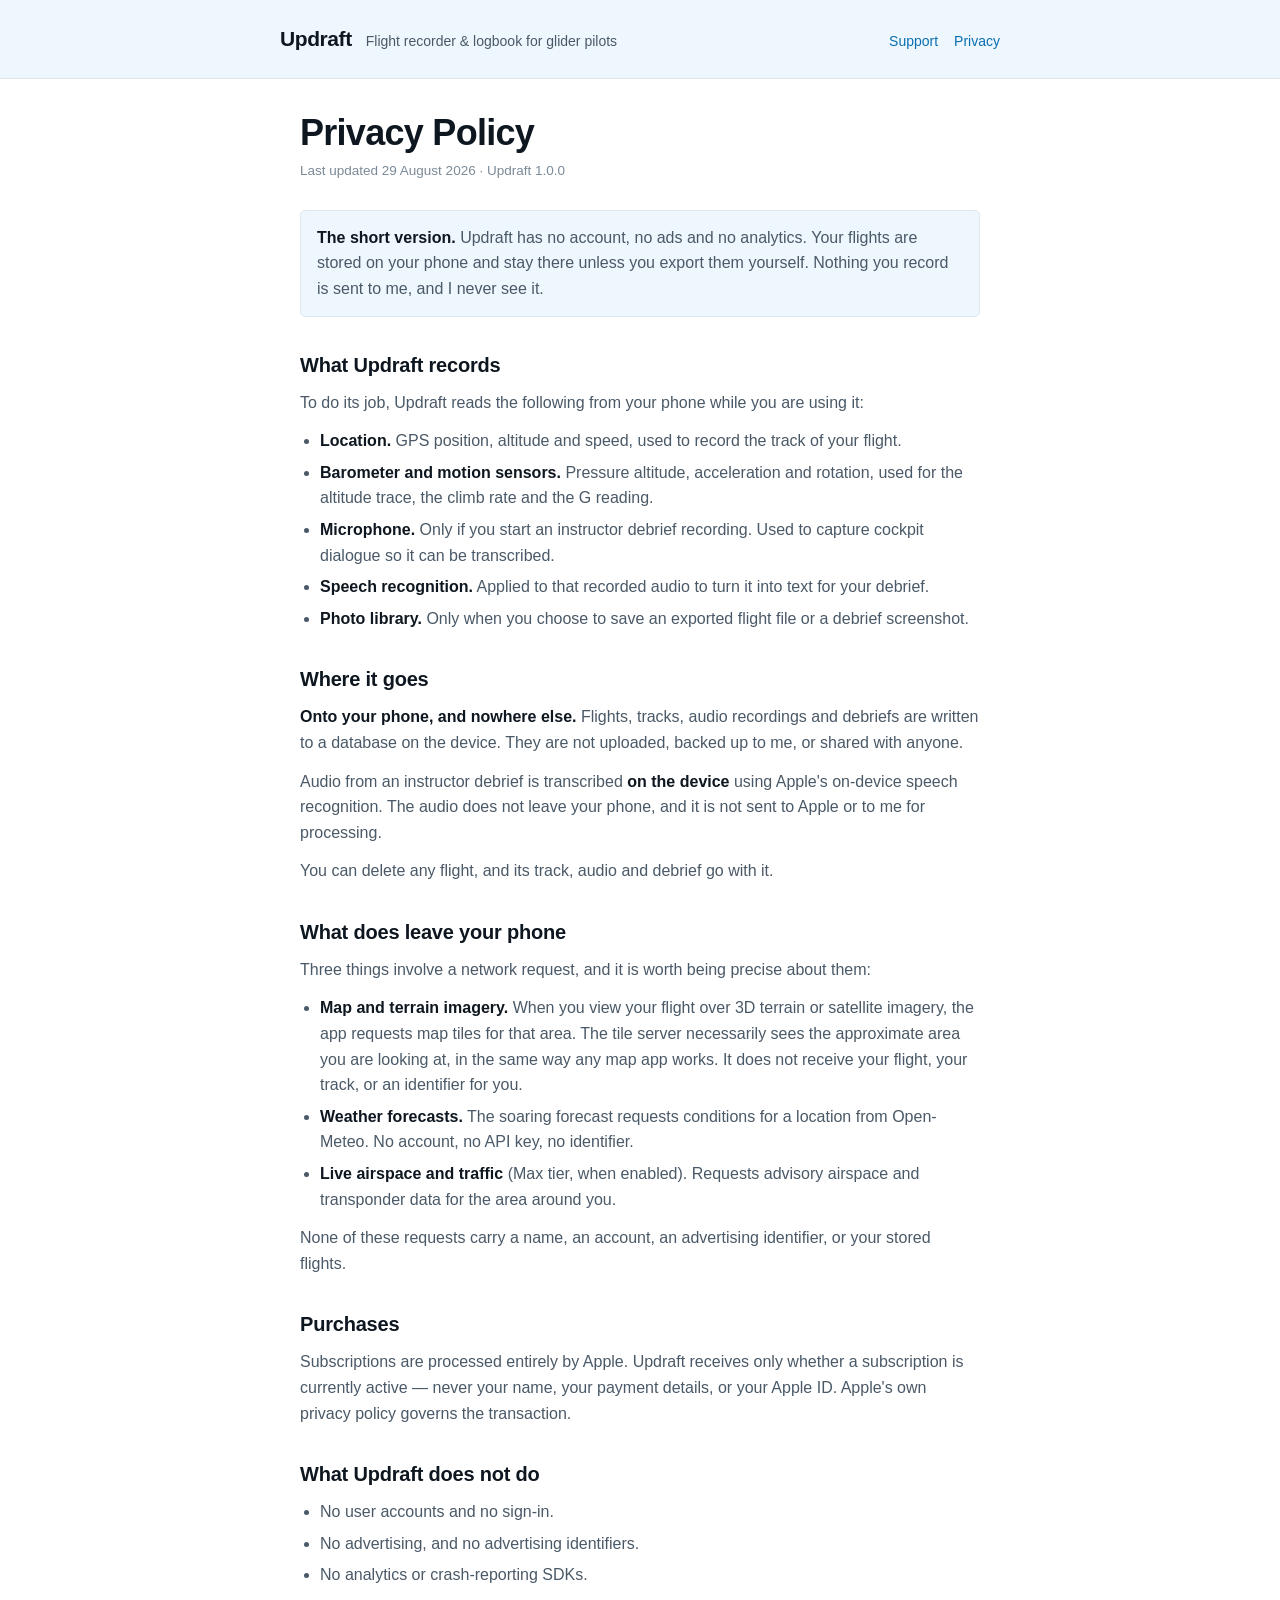
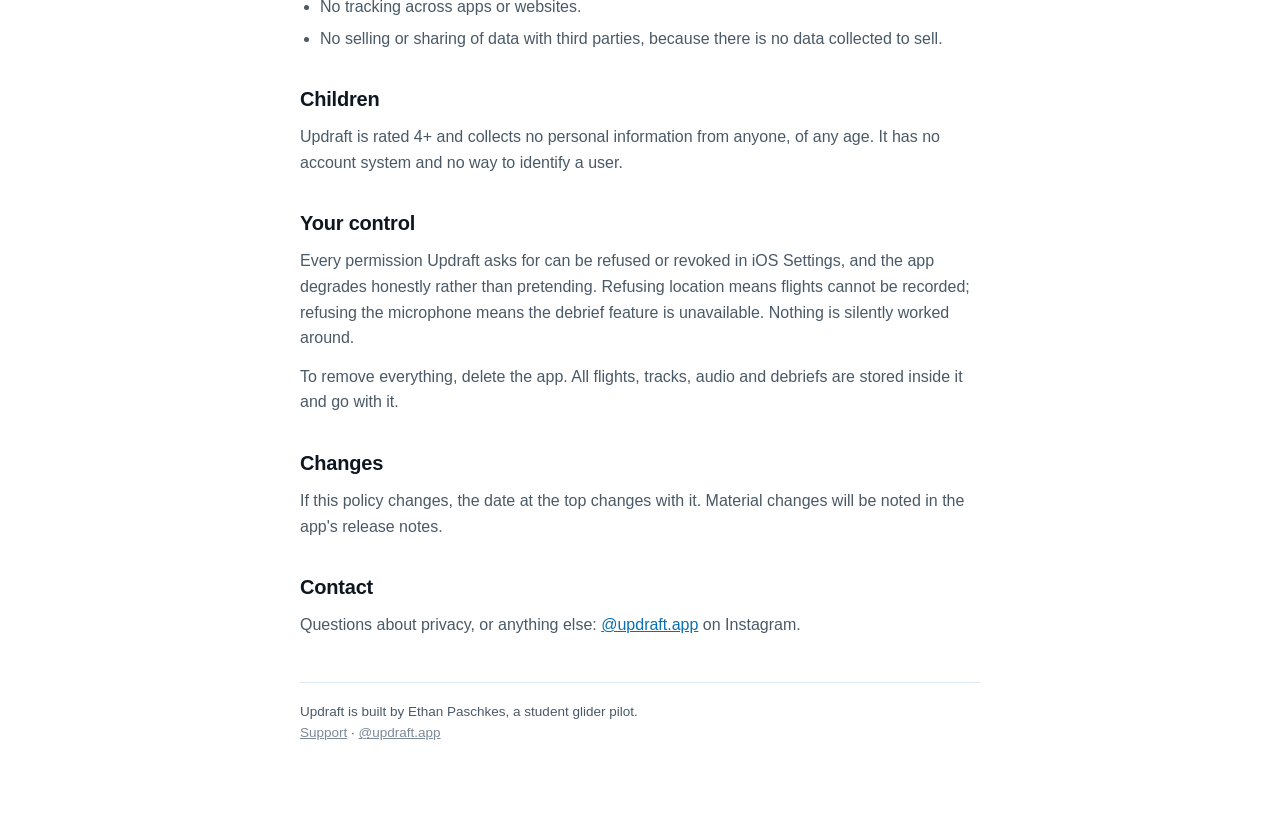
==== privacy.html @ 357fddd2 "Updraft support and privacy pages" ====
<!doctype html>
<html lang="en"><head>
<meta charset="utf-8"><meta name="viewport" content="width=device-width,initial-scale=1">
<title>Updraft — Privacy Policy</title>
<meta name="description" content="Privacy policy for Updraft, a flight recorder and logbook for glider pilots.">
<link rel="stylesheet" href="style.css">
</head><body>

<div class="top"><div class="in">
  <a class="brand" href="/">Updraft</a>
  <span class="tag">Flight recorder &amp; logbook for glider pilots</span>
  <nav><a href="/">Support</a><a href="/privacy.html">Privacy</a></nav>
</div></div>

<main>
<h1>Privacy Policy</h1>
<p class="upd">Last updated 29 August 2026 · Updraft 1.0.0</p>

<div class="note">
<p><b>The short version.</b> Updraft has no account, no ads and no analytics. Your flights are stored on your phone and stay there unless you export them yourself. Nothing you record is sent to me, and I never see it.</p>
</div>

<h2>What Updraft records</h2>
<p>To do its job, Updraft reads the following from your phone while you are using it:</p>
<ul>
<li><b>Location.</b> GPS position, altitude and speed, used to record the track of your flight.</li>
<li><b>Barometer and motion sensors.</b> Pressure altitude, acceleration and rotation, used for the altitude trace, the climb rate and the G reading.</li>
<li><b>Microphone.</b> Only if you start an instructor debrief recording. Used to capture cockpit dialogue so it can be transcribed.</li>
<li><b>Speech recognition.</b> Applied to that recorded audio to turn it into text for your debrief.</li>
<li><b>Photo library.</b> Only when you choose to save an exported flight file or a debrief screenshot.</li>
</ul>

<h2>Where it goes</h2>
<p><b>Onto your phone, and nowhere else.</b> Flights, tracks, audio recordings and debriefs are written to a database on the device. They are not uploaded, backed up to me, or shared with anyone.</p>
<p>Audio from an instructor debrief is transcribed <b>on the device</b> using Apple's on-device speech recognition. The audio does not leave your phone, and it is not sent to Apple or to me for processing.</p>
<p>You can delete any flight, and its track, audio and debrief go with it.</p>

<h2>What does leave your phone</h2>
<p>Three things involve a network request, and it is worth being precise about them:</p>
<ul>
<li><b>Map and terrain imagery.</b> When you view your flight over 3D terrain or satellite imagery, the app requests map tiles for that area. The tile server necessarily sees the approximate area you are looking at, in the same way any map app works. It does not receive your flight, your track, or an identifier for you.</li>
<li><b>Weather forecasts.</b> The soaring forecast requests conditions for a location from Open-Meteo. No account, no API key, no identifier.</li>
<li><b>Live airspace and traffic</b> (Max tier, when enabled). Requests advisory airspace and transponder data for the area around you.</li>
</ul>
<p>None of these requests carry a name, an account, an advertising identifier, or your stored flights.</p>

<h2>Purchases</h2>
<p>Subscriptions are processed entirely by Apple. Updraft receives only whether a subscription is currently active — never your name, your payment details, or your Apple ID. Apple's own privacy policy governs the transaction.</p>

<h2>What Updraft does not do</h2>
<ul>
<li>No user accounts and no sign-in.</li>
<li>No advertising, and no advertising identifiers.</li>
<li>No analytics or crash-reporting SDKs.</li>
<li>No tracking across apps or websites.</li>
<li>No selling or sharing of data with third parties, because there is no data collected to sell.</li>
</ul>

<h2>Children</h2>
<p>Updraft is rated 4+ and collects no personal information from anyone, of any age. It has no account system and no way to identify a user.</p>

<h2>Your control</h2>
<p>Every permission Updraft asks for can be refused or revoked in iOS Settings, and the app degrades honestly rather than pretending. Refusing location means flights cannot be recorded; refusing the microphone means the debrief feature is unavailable. Nothing is silently worked around.</p>
<p>To remove everything, delete the app. All flights, tracks, audio and debriefs are stored inside it and go with it.</p>

<h2>Changes</h2>
<p>If this policy changes, the date at the top changes with it. Material changes will be noted in the app's release notes.</p>

<h2>Contact</h2>
<p>Questions about privacy, or anything else: <a href="https://instagram.com/updraft.app">@updraft.app</a> on Instagram.</p>

<footer>
<p>Updraft is built by Ethan Paschkes, a student glider pilot.<br>
<a href="/">Support</a> · <a href="https://instagram.com/updraft.app">@updraft.app</a></p>
</footer>
</main>
</body></html>
---- style.css ----
:root{
  --paper:#FFFFFF; --tint:#EEF6FE; --ink:#0E1720; --ink-2:#4A5967;
  --ink-3:#7B8A98; --rule:#DDE7F0; --accent:#0A6FB0;
}
@media (prefers-color-scheme:dark){
  :root{ --paper:#0C1218; --tint:#121C25; --ink:#E8EEF4; --ink-2:#A2B0BD;
         --ink-3:#73828F; --rule:#22303C; --accent:#63B2E4; }
}
*{box-sizing:border-box}
body{margin:0;background:var(--paper);color:var(--ink);
  font:16px/1.6 -apple-system,BlinkMacSystemFont,"Segoe UI",Roboto,sans-serif;
  -webkit-text-size-adjust:100%}
.top{background:var(--tint);border-bottom:1px solid var(--rule);padding:22px 20px}
.top .in{max-width:720px;margin:0 auto;display:flex;align-items:baseline;gap:14px;flex-wrap:wrap}
.brand{font-size:21px;font-weight:700;letter-spacing:-.02em;color:var(--ink);text-decoration:none}
.tag{font-size:14px;color:var(--ink-2)}
nav{margin-left:auto;display:flex;gap:16px}
nav a{font-size:14px;color:var(--accent);text-decoration:none}
nav a:hover{text-decoration:underline}
main{max-width:720px;margin:0 auto;padding:34px 20px 70px}
h1{font-size:clamp(27px,6vw,36px);font-weight:700;letter-spacing:-.02em;line-height:1.1;margin:0 0 8px}
.upd{font-size:13.5px;color:var(--ink-3);margin:0 0 28px}
h2{font-size:20px;font-weight:600;margin:32px 0 9px;letter-spacing:-.01em}
p,li{color:var(--ink-2)}
p{margin:0 0 13px}
ul{padding-left:20px;margin:0 0 13px}
li{margin-bottom:6px}
b,strong{color:var(--ink);font-weight:600}
a{color:var(--accent)}
.note{background:var(--tint);border:1px solid var(--rule);border-radius:5px;padding:14px 16px;margin:20px 0}
.note p:last-child{margin-bottom:0}
footer{border-top:1px solid var(--rule);margin-top:44px;padding-top:18px;font-size:13.5px;color:var(--ink-3)}
footer a{color:var(--ink-3)}
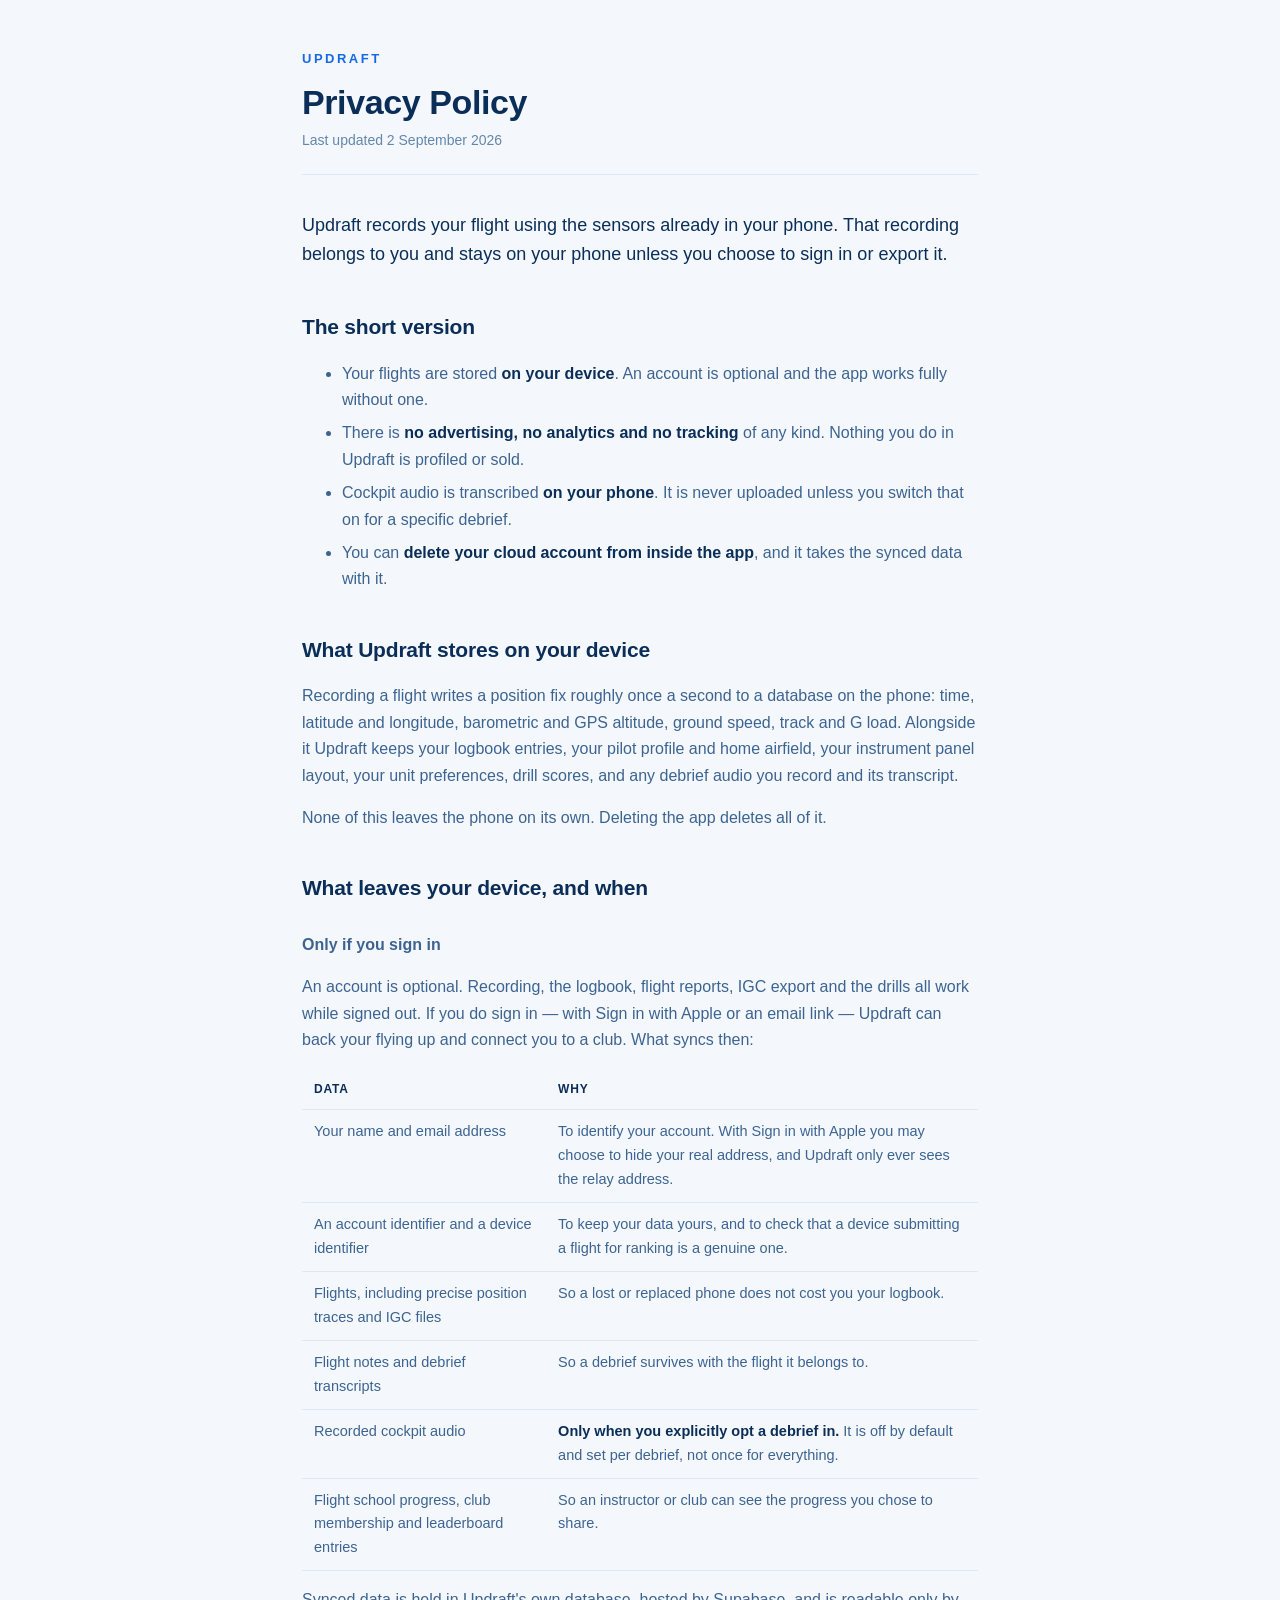
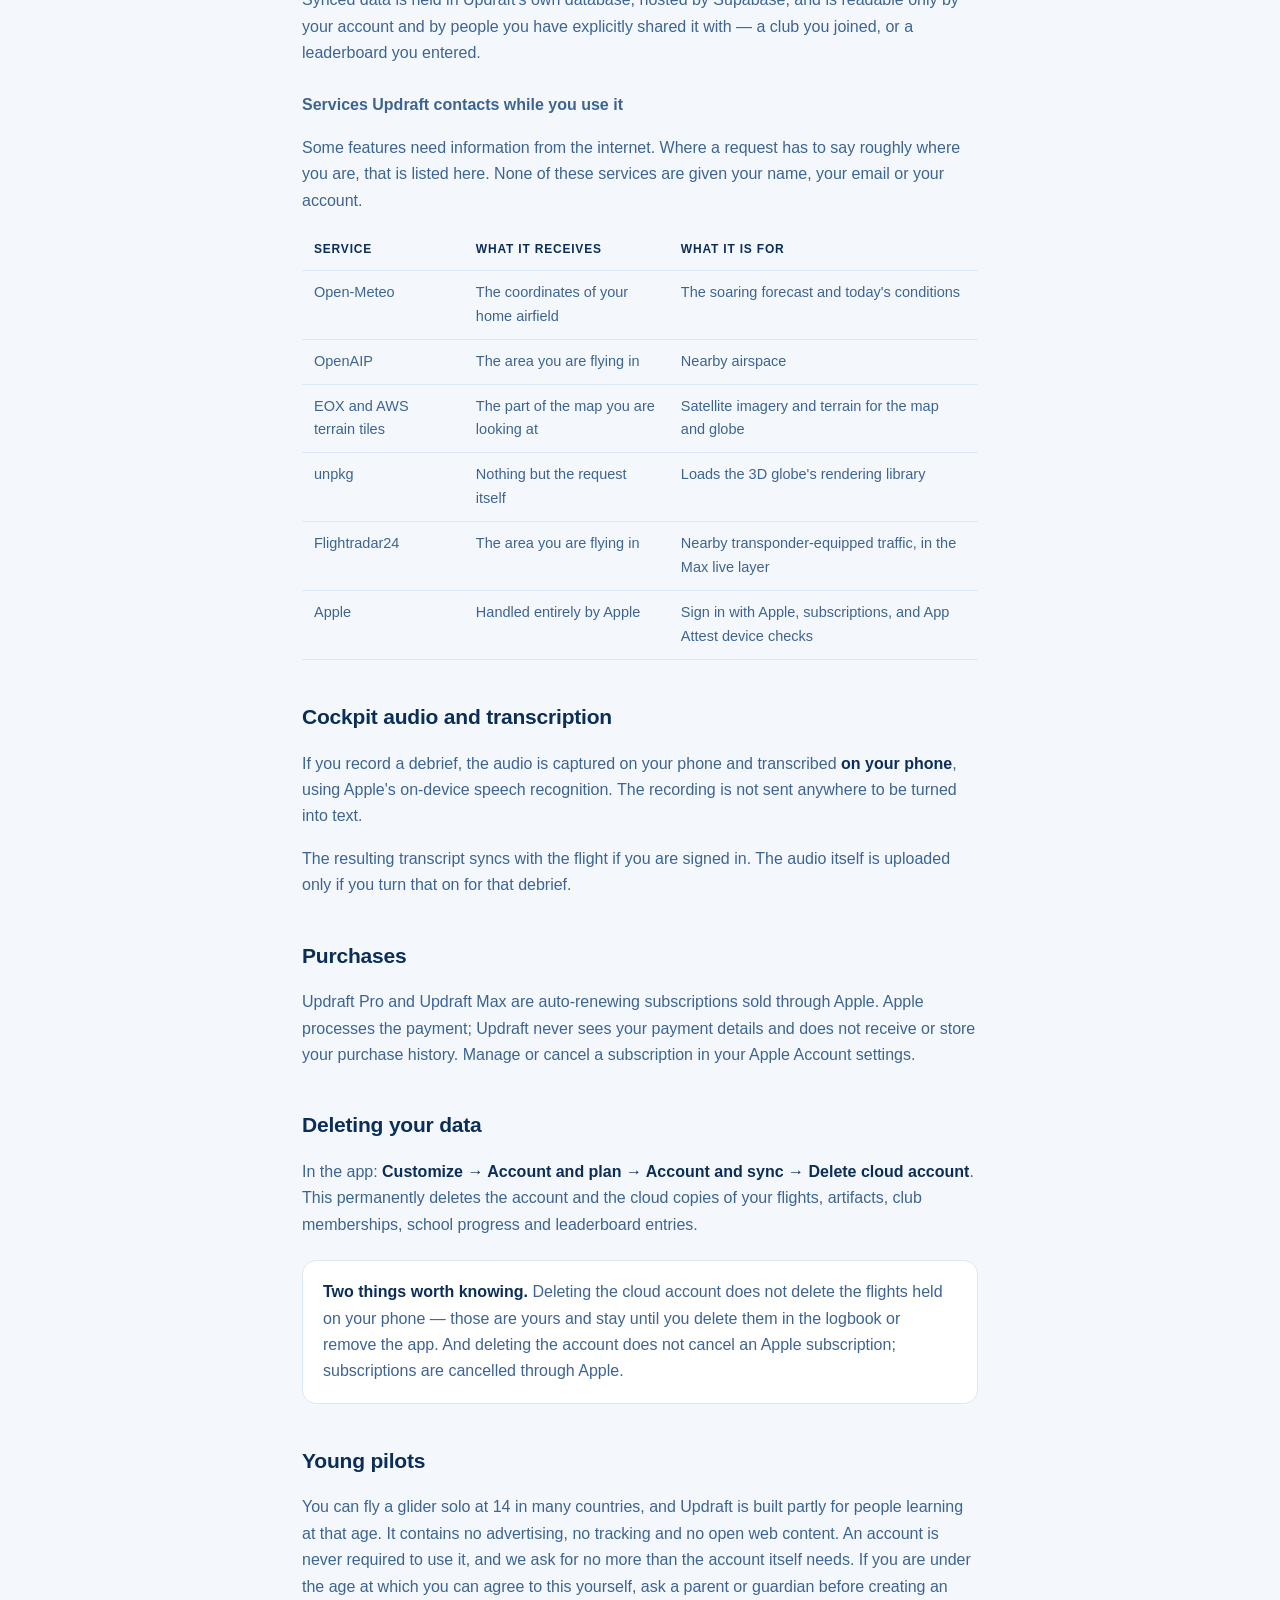
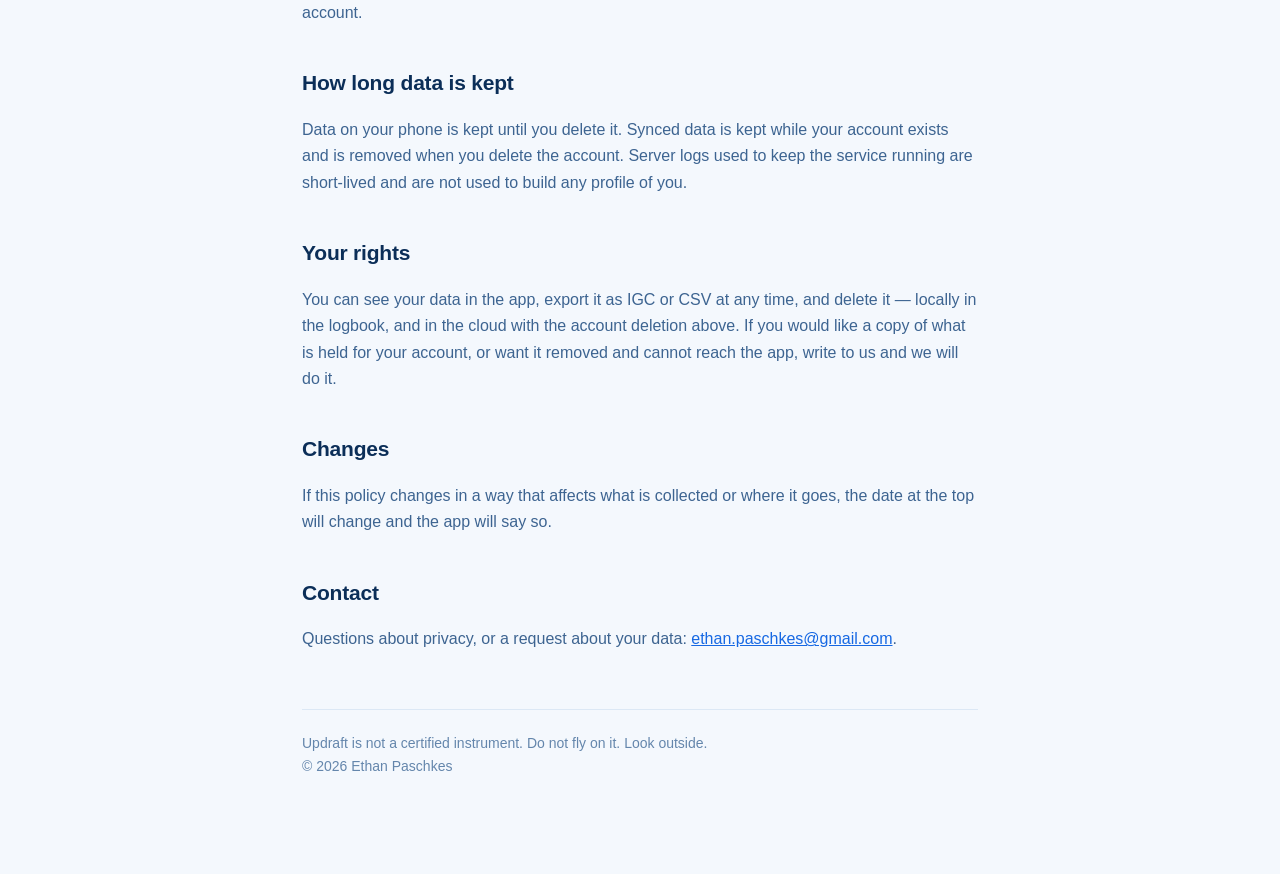
==== commit 51dd17a6: "Publish the current privacy policy, add a support page The live privacy policy was dated 29 August 2" ====
--- a/privacy.html
+++ b/privacy.html
@@ -1,77 +1,167 @@
 <!doctype html>
-<html lang="en"><head>
-<meta charset="utf-8"><meta name="viewport" content="width=device-width,initial-scale=1">
-<title>Updraft — Privacy Policy</title>
-<meta name="description" content="Privacy policy for Updraft, a flight recorder and logbook for glider pilots.">
-<link rel="stylesheet" href="style.css">
-</head><body>
+<html lang="en">
+<head>
+<meta charset="utf-8">
+<meta name="viewport" content="width=device-width, initial-scale=1">
+<title>Privacy Policy — Updraft</title>
+<style>
+  :root {
+    --bg: #F4F8FD; --surface: #FFFFFF; --ink: #0B2E58; --muted: #3D6491;
+    --faint: #6486AC; --accent: #1668E3; --rule: #DCE8F5;
+  }
+  * { box-sizing: border-box; }
+  body {
+    margin: 0; background: var(--bg); color: var(--ink);
+    font: 16px/1.65 -apple-system, BlinkMacSystemFont, "Segoe UI", Roboto, Helvetica, Arial, sans-serif;
+    -webkit-text-size-adjust: 100%;
+  }
+  .wrap { max-width: 720px; margin: 0 auto; padding: 48px 22px 96px; }
+  header { border-bottom: 1px solid var(--rule); padding-bottom: 22px; margin-bottom: 36px; }
+  .mark { font-weight: 800; letter-spacing: 2.5px; font-size: 13px; color: var(--accent); }
+  h1 { font-size: 34px; line-height: 1.15; margin: 14px 0 6px; letter-spacing: -0.4px; }
+  .updated { color: var(--faint); font-size: 14px; margin: 0; }
+  h2 { font-size: 21px; margin: 40px 0 10px; letter-spacing: -0.2px; }
+  h3 { font-size: 16px; margin: 26px 0 6px; color: var(--muted); }
+  p, li { color: var(--muted); }
+  li { margin-bottom: 7px; }
+  strong { color: var(--ink); }
+  a { color: var(--accent); }
+  .lede { font-size: 18px; color: var(--ink); }
+  table { border-collapse: collapse; width: 100%; margin: 16px 0; font-size: 14.5px; }
+  th, td { text-align: left; padding: 10px 12px; border-bottom: 1px solid var(--rule); vertical-align: top; }
+  th { color: var(--ink); font-size: 12px; text-transform: uppercase; letter-spacing: 0.8px; }
+  td { color: var(--muted); }
+  .card {
+    background: var(--surface); border: 1px solid var(--rule); border-radius: 14px;
+    padding: 18px 20px; margin: 22px 0;
+  }
+  .card p:last-child { margin-bottom: 0; }
+  .card p:first-child { margin-top: 0; }
+  footer { margin-top: 56px; padding-top: 22px; border-top: 1px solid var(--rule); color: var(--faint); font-size: 14px; }
+  @media (prefers-color-scheme: dark) {
+    :root { --bg: #061422; --surface: #0E2437; --ink: #EAF3FB; --muted: #AFC9DF;
+            --faint: #7C9BB7; --accent: #6FB4FF; --rule: #20455F; }
+  }
+</style>
+</head>
+<body>
+<div class="wrap">
+<header>
+  <div class="mark">UPDRAFT</div>
+  <h1>Privacy Policy</h1>
+  <p class="updated">Last updated 2 September 2026</p>
+</header>
 
-<div class="top"><div class="in">
-  <a class="brand" href="/">Updraft</a>
-  <span class="tag">Flight recorder &amp; logbook for glider pilots</span>
-  <nav><a href="/">Support</a><a href="/privacy.html">Privacy</a></nav>
-</div></div>
+<p class="lede">Updraft records your flight using the sensors already in your
+phone. That recording belongs to you and stays on your phone unless you choose
+to sign in or export it.</p>
 
-<main>
-<h1>Privacy Policy</h1>
-<p class="upd">Last updated 29 August 2026 · Updraft 1.0.0</p>
+<h2>The short version</h2>
+<ul>
+  <li>Your flights are stored <strong>on your device</strong>. An account is optional and the app works fully without one.</li>
+  <li>There is <strong>no advertising, no analytics and no tracking</strong> of any kind. Nothing you do in Updraft is profiled or sold.</li>
+  <li>Cockpit audio is transcribed <strong>on your phone</strong>. It is never uploaded unless you switch that on for a specific debrief.</li>
+  <li>You can <strong>delete your cloud account from inside the app</strong>, and it takes the synced data with it.</li>
+</ul>
 
-<div class="note">
-<p><b>The short version.</b> Updraft has no account, no ads and no analytics. Your flights are stored on your phone and stay there unless you export them yourself. Nothing you record is sent to me, and I never see it.</p>
+<h2>What Updraft stores on your device</h2>
+<p>Recording a flight writes a position fix roughly once a second to a database
+on the phone: time, latitude and longitude, barometric and GPS altitude, ground
+speed, track and G load. Alongside it Updraft keeps your logbook entries, your
+pilot profile and home airfield, your instrument panel layout, your unit
+preferences, drill scores, and any debrief audio you record and its transcript.</p>
+<p>None of this leaves the phone on its own. Deleting the app deletes all of it.</p>
+
+<h2>What leaves your device, and when</h2>
+
+<h3>Only if you sign in</h3>
+<p>An account is optional. Recording, the logbook, flight reports, IGC export and
+the drills all work while signed out. If you do sign in — with Sign in with Apple
+or an email link — Updraft can back your flying up and connect you to a club.
+What syncs then:</p>
+<table>
+  <tr><th>Data</th><th>Why</th></tr>
+  <tr><td>Your name and email address</td><td>To identify your account. With Sign in with Apple you may choose to hide your real address, and Updraft only ever sees the relay address.</td></tr>
+  <tr><td>An account identifier and a device identifier</td><td>To keep your data yours, and to check that a device submitting a flight for ranking is a genuine one.</td></tr>
+  <tr><td>Flights, including precise position traces and IGC files</td><td>So a lost or replaced phone does not cost you your logbook.</td></tr>
+  <tr><td>Flight notes and debrief transcripts</td><td>So a debrief survives with the flight it belongs to.</td></tr>
+  <tr><td>Recorded cockpit audio</td><td><strong>Only when you explicitly opt a debrief in.</strong> It is off by default and set per debrief, not once for everything.</td></tr>
+  <tr><td>Flight school progress, club membership and leaderboard entries</td><td>So an instructor or club can see the progress you chose to share.</td></tr>
+</table>
+<p>Synced data is held in Updraft's own database, hosted by Supabase, and is
+readable only by your account and by people you have explicitly shared it with —
+a club you joined, or a leaderboard you entered.</p>
+
+<h3>Services Updraft contacts while you use it</h3>
+<p>Some features need information from the internet. Where a request has to say
+roughly where you are, that is listed here. None of these services are given your
+name, your email or your account.</p>
+<table>
+  <tr><th>Service</th><th>What it receives</th><th>What it is for</th></tr>
+  <tr><td>Open-Meteo</td><td>The coordinates of your home airfield</td><td>The soaring forecast and today's conditions</td></tr>
+  <tr><td>OpenAIP</td><td>The area you are flying in</td><td>Nearby airspace</td></tr>
+  <tr><td>EOX and AWS terrain tiles</td><td>The part of the map you are looking at</td><td>Satellite imagery and terrain for the map and globe</td></tr>
+  <tr><td>unpkg</td><td>Nothing but the request itself</td><td>Loads the 3D globe's rendering library</td></tr>
+  <tr><td>Flightradar24</td><td>The area you are flying in</td><td>Nearby transponder-equipped traffic, in the Max live layer</td></tr>
+  <tr><td>Apple</td><td>Handled entirely by Apple</td><td>Sign in with Apple, subscriptions, and App Attest device checks</td></tr>
+</table>
+
+<h2>Cockpit audio and transcription</h2>
+<p>If you record a debrief, the audio is captured on your phone and transcribed
+<strong>on your phone</strong>, using Apple's on-device speech recognition. The
+recording is not sent anywhere to be turned into text.</p>
+<p>The resulting transcript syncs with the flight if you are signed in. The audio
+itself is uploaded only if you turn that on for that debrief.</p>
+
+<h2>Purchases</h2>
+<p>Updraft Pro and Updraft Max are auto-renewing subscriptions sold through
+Apple. Apple processes the payment; Updraft never sees your payment details and
+does not receive or store your purchase history. Manage or cancel a subscription
+in your Apple Account settings.</p>
+
+<h2>Deleting your data</h2>
+<p>In the app: <strong>Customize → Account and plan → Account and sync → Delete
+cloud account</strong>. This permanently deletes the account and the cloud copies
+of your flights, artifacts, club memberships, school progress and leaderboard
+entries.</p>
+<div class="card">
+  <p><strong>Two things worth knowing.</strong> Deleting the cloud account does
+  not delete the flights held on your phone — those are yours and stay until you
+  delete them in the logbook or remove the app. And deleting the account does not
+  cancel an Apple subscription; subscriptions are cancelled through Apple.</p>
 </div>
 
-<h2>What Updraft records</h2>
-<p>To do its job, Updraft reads the following from your phone while you are using it:</p>
-<ul>
-<li><b>Location.</b> GPS position, altitude and speed, used to record the track of your flight.</li>
-<li><b>Barometer and motion sensors.</b> Pressure altitude, acceleration and rotation, used for the altitude trace, the climb rate and the G reading.</li>
-<li><b>Microphone.</b> Only if you start an instructor debrief recording. Used to capture cockpit dialogue so it can be transcribed.</li>
-<li><b>Speech recognition.</b> Applied to that recorded audio to turn it into text for your debrief.</li>
-<li><b>Photo library.</b> Only when you choose to save an exported flight file or a debrief screenshot.</li>
-</ul>
+<h2>Young pilots</h2>
+<p>You can fly a glider solo at 14 in many countries, and Updraft is built partly
+for people learning at that age. It contains no advertising, no tracking and no
+open web content. An account is never required to use it, and we ask for no more
+than the account itself needs. If you are under the age at which you can agree to
+this yourself, ask a parent or guardian before creating an account.</p>
 
-<h2>Where it goes</h2>
-<p><b>Onto your phone, and nowhere else.</b> Flights, tracks, audio recordings and debriefs are written to a database on the device. They are not uploaded, backed up to me, or shared with anyone.</p>
-<p>Audio from an instructor debrief is transcribed <b>on the device</b> using Apple's on-device speech recognition. The audio does not leave your phone, and it is not sent to Apple or to me for processing.</p>
-<p>You can delete any flight, and its track, audio and debrief go with it.</p>
+<h2>How long data is kept</h2>
+<p>Data on your phone is kept until you delete it. Synced data is kept while your
+account exists and is removed when you delete the account. Server logs used to
+keep the service running are short-lived and are not used to build any profile of
+you.</p>
 
-<h2>What does leave your phone</h2>
-<p>Three things involve a network request, and it is worth being precise about them:</p>
-<ul>
-<li><b>Map and terrain imagery.</b> When you view your flight over 3D terrain or satellite imagery, the app requests map tiles for that area. The tile server necessarily sees the approximate area you are looking at, in the same way any map app works. It does not receive your flight, your track, or an identifier for you.</li>
-<li><b>Weather forecasts.</b> The soaring forecast requests conditions for a location from Open-Meteo. No account, no API key, no identifier.</li>
-<li><b>Live airspace and traffic</b> (Max tier, when enabled). Requests advisory airspace and transponder data for the area around you.</li>
-</ul>
-<p>None of these requests carry a name, an account, an advertising identifier, or your stored flights.</p>
-
-<h2>Purchases</h2>
-<p>Subscriptions are processed entirely by Apple. Updraft receives only whether a subscription is currently active — never your name, your payment details, or your Apple ID. Apple's own privacy policy governs the transaction.</p>
-
-<h2>What Updraft does not do</h2>
-<ul>
-<li>No user accounts and no sign-in.</li>
-<li>No advertising, and no advertising identifiers.</li>
-<li>No analytics or crash-reporting SDKs.</li>
-<li>No tracking across apps or websites.</li>
-<li>No selling or sharing of data with third parties, because there is no data collected to sell.</li>
-</ul>
-
-<h2>Children</h2>
-<p>Updraft is rated 4+ and collects no personal information from anyone, of any age. It has no account system and no way to identify a user.</p>
-
-<h2>Your control</h2>
-<p>Every permission Updraft asks for can be refused or revoked in iOS Settings, and the app degrades honestly rather than pretending. Refusing location means flights cannot be recorded; refusing the microphone means the debrief feature is unavailable. Nothing is silently worked around.</p>
-<p>To remove everything, delete the app. All flights, tracks, audio and debriefs are stored inside it and go with it.</p>
+<h2>Your rights</h2>
+<p>You can see your data in the app, export it as IGC or CSV at any time, and
+delete it — locally in the logbook, and in the cloud with the account deletion
+above. If you would like a copy of what is held for your account, or want it
+removed and cannot reach the app, write to us and we will do it.</p>
 
 <h2>Changes</h2>
-<p>If this policy changes, the date at the top changes with it. Material changes will be noted in the app's release notes.</p>
+<p>If this policy changes in a way that affects what is collected or where it
+goes, the date at the top will change and the app will say so.</p>
 
 <h2>Contact</h2>
-<p>Questions about privacy, or anything else: <a href="https://instagram.com/updraft.app">@updraft.app</a> on Instagram.</p>
+<p>Questions about privacy, or a request about your data:
+<a href="mailto:ethan.paschkes@gmail.com">ethan.paschkes@gmail.com</a>.</p>
 
 <footer>
-<p>Updraft is built by Ethan Paschkes, a student glider pilot.<br>
-<a href="/">Support</a> · <a href="https://instagram.com/updraft.app">@updraft.app</a></p>
+  Updraft is not a certified instrument. Do not fly on it. Look outside.<br>
+  © 2026 Ethan Paschkes
 </footer>
-</main>
-</body></html>
+</div>
+</body>
+</html>
